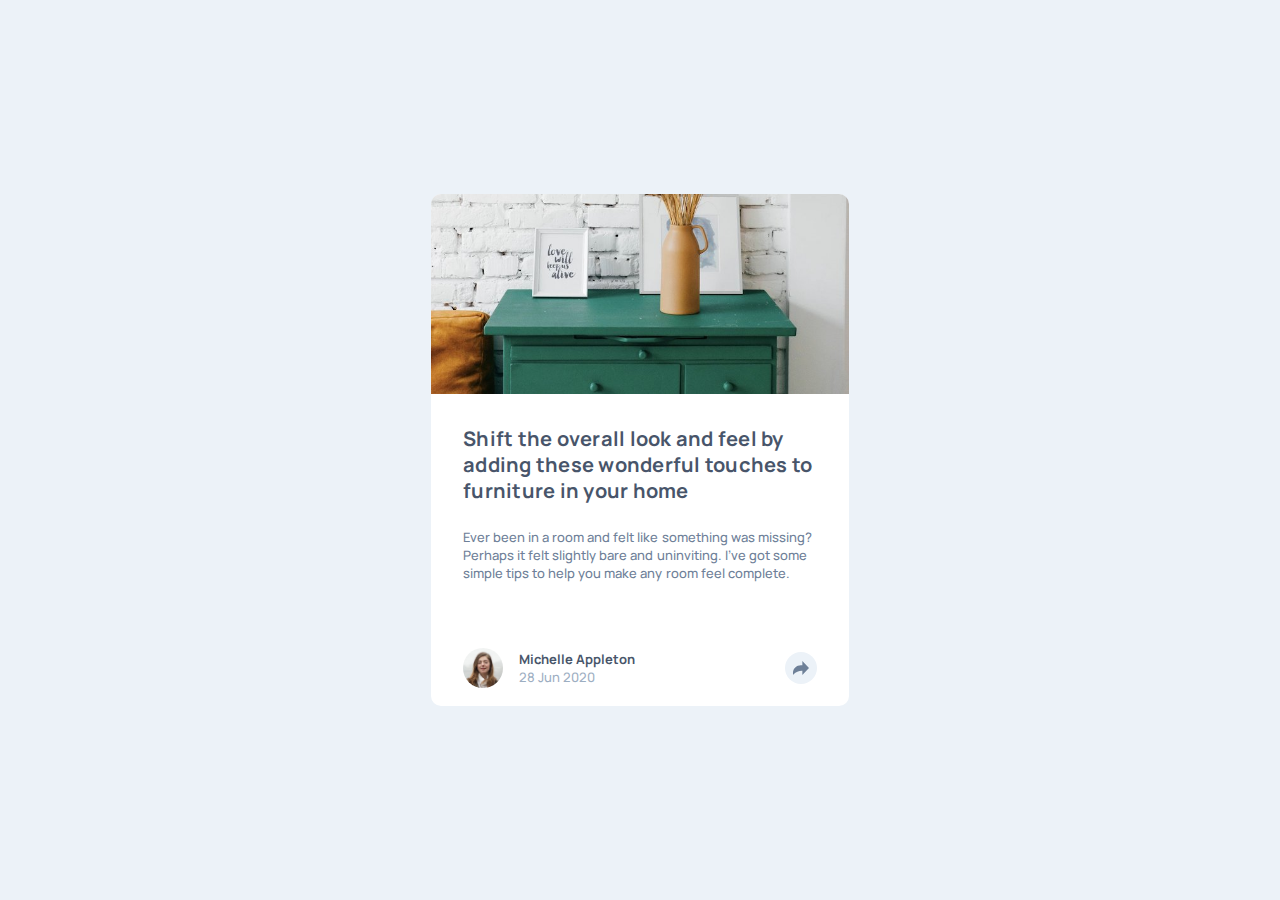
==== article-preview-component/index.html @ b8a714d0 "init: add article preview project files" ====
<!--
todo:

-->



<!DOCTYPE html>
<html lang="en">
<head>
  <meta charset="UTF-8">
  <meta name="viewport" content="width=device-width, initial-scale=1.0"> <!-- displays site properly based on user's device -->
  <link rel="icon" type="image/png" sizes="32x32" href="assets/images/favicon-32x32.png">
  <title>Frontend Mentor | Article preview component</title>
  <link rel="preconnect" href="https://fonts.googleapis.com">
  <link rel="preconnect" href="https://fonts.gstatic.com" crossorigin>
  <link href="https://fonts.googleapis.com/css2?family=Manrope:wght@200..800&display=swap" rel="stylesheet">
  <link rel="stylesheet" href="./assets/css/reset.css">
  <link rel="stylesheet" href="./assets/css/style.css">
</head>
<body class="article-page">
  <article class="article">
  <!--  <div class="article__image-wrapper">-->
      <img class="article__image" src="./assets/images/drawers.jpg" alt="">
  <!--  </div>-->
    <div class="article__body">
      <div class="article__content">
        <h1 class="article__title">Shift the overall look and feel by adding these wonderful touches to furniture in your home</h1>
        <p class="article__description">Ever been in a room and felt like something was missing? Perhaps it felt slightly bare and uninviting. I’ve got some simple tips to help you make any room feel complete.</p>
      </div>
    
      <div class="article__footer"> <!-- article__footer--dark -->
        <div class="article__author">
          <img class="article__author-avatar" src="./assets/images/avatar-michelle.jpg" alt="">
          <div class="article__author-details">
            <p class="article__author-name">Michelle Appleton</p>
            <p class="article__author-date">28 Jun 2020</p>
          </div>
        </div>
      
        <div class="article__share article__footer-hidden">
          <p class="article__link-text">share</p>
          <div class="article__social-links">
            <svg xmlns="http://www.w3.org/2000/svg" width="20" height="20">
              <path fill="#FFF" d="M18.896 0H1.104C.494 0 0 .494 0 1.104v17.793C0 19.506.494 20 1.104 20h9.58v-7.745H8.076V9.237h2.606V7.01c0-2.583 1.578-3.99 3.883-3.99 1.104 0 2.052.082 2.329.119v2.7h-1.598c-1.254 0-1.496.597-1.496 1.47v1.928h2.989l-.39 3.018h-2.6V20h5.098c.608 0 1.102-.494 1.102-1.104V1.104C20 .494 19.506 0 18.896 0z"/>
            </svg>
            <svg xmlns="http://www.w3.org/2000/svg" width="20" height="17">
              <path fill="#FFF" d="M20 2.172a8.192 8.192 0 01-2.357.646 4.11 4.11 0 001.804-2.27 8.22 8.22 0 01-2.605.996A4.096 4.096 0 0013.847.248c-2.65 0-4.596 2.472-3.998 5.037A11.648 11.648 0 011.392 1a4.109 4.109 0 001.27 5.478 4.086 4.086 0 01-1.858-.513c-.045 1.9 1.318 3.679 3.291 4.075a4.113 4.113 0 01-1.853.07 4.106 4.106 0 003.833 2.849A8.25 8.25 0 010 14.658a11.616 11.616 0 006.29 1.843c7.618 0 11.922-6.434 11.663-12.205A8.354 8.354 0 0020 2.172z"/>
            </svg>
            <svg xmlns="http://www.w3.org/2000/svg" width="20" height="20">
              <path fill="#FFF" d="M10 0C4.478 0 0 4.477 0 10c0 4.237 2.636 7.855 6.356 9.312-.088-.791-.167-2.005.035-2.868.182-.78 1.172-4.97 1.172-4.97s-.299-.6-.299-1.486c0-1.39.806-2.428 1.81-2.428.852 0 1.264.64 1.264 1.408 0 .858-.545 2.14-.828 3.33-.236.995.5 1.807 1.48 1.807 1.778 0 3.144-1.874 3.144-4.58 0-2.393-1.72-4.068-4.177-4.068-2.845 0-4.515 2.135-4.515 4.34 0 .859.331 1.781.745 2.281a.3.3 0 01.069.288l-.278 1.133c-.044.183-.145.223-.335.134-1.249-.581-2.03-2.407-2.03-3.874 0-3.154 2.292-6.052 6.608-6.052 3.469 0 6.165 2.473 6.165 5.776 0 3.447-2.173 6.22-5.19 6.22-1.013 0-1.965-.525-2.291-1.148l-.623 2.378c-.226.869-.835 1.958-1.244 2.621.937.29 1.931.446 2.962.446 5.522 0 10-4.477 10-10S15.522 0 10 0z"/>
            </svg>
          </div>
        </div>
        
        <div class="article__actions">
          <input type="checkbox" id="share-toggle" class="article__share-input">
          <label for="share-toggle" class="article__share-wrapper">
            <svg class="article__share-icon" xmlns="http://www.w3.org/2000/svg" viewBox="0 0 15 13">
              <path fill="#6E8098" d="M15 6.495L8.766.014V3.88H7.441C3.33 3.88 0 7.039 0 10.936v2.049l.589-.612C2.59 10.294 5.422 9.11 8.39 9.11h.375v3.867L15 6.495z"/>
            </svg>
          </label>
        </div>
      </div>
    </div>
  </article>
  <script src="./script.js"></script>
</body>
</html>
---- article-preview-component/assets/css/style.css ----
/*
  todo:
    [ ] mobile cta
    [ ] tablet and desktop cta
    [ ] change media query from px --> rem
    [x] custom variables
*/


:root{
  --color-white: #FFFFFF;
  --color-grey-900: #48556A;
  --color-grey-500: #6E8098;
  --color-grey-400: #9DAEC2;
  --color-grey-200: #ECF2F8;
  
  --spacing-2000: 10rem;      /* 160px */
  --spacing-1300: 6.5rem;     /* 104px */
  --spacing-800: 4rem;        /*  64px */
  --spacing-700: 3.5rem;      /*  56px */
  --spacing-600: 3rem;        /*  48px */
  --spacing-500: 2.5rem;      /*  40px */
  --spacing-400: 2rem;        /*  32px */
  --spacing-300: 1.5rem;      /*  24px */
  --spacing-200: 1rem;        /*  16px */
  
  --font-size-md: 1.25rem;         /*  20px */
  --font-size-sm: 0.8125rem;       /*  13px */
}


/*----- article page -----*/
.article-page{
  min-height: 100vh;
  display: flex;
  justify-content: center;
  align-items: center;
  padding: var(--spacing-800) 0;
  background-color: var(--color-grey-200);
}

/*----- article card -----*/
.article{
  display: grid;
  gap: var(--spacing-400);
  border-radius: 0.625rem;
  width: 87.2%;
  margin: 0 auto;
  background-color: var(--color-white);
  font-family: "Manrope", sans-serif;
  overflow: hidden;
  
  /* only for mobile view ( < 480px) */
  max-width: 26.125rem;
}

/*----- article image -----*/
/*.article__image-wrapper{*/
/*  width: 100%;*/
/*  height: 200px;*/
/*  overflow: hidden;*/
/*}*/

.article__image{
  /*max-width: 100%;*/
  height: 200px;
  width: 100%;
  object-fit: cover;
  /*border-radius: 0.625rem 0.625rem 0 0;*/
}

/*----- article body -----*/
.article__body{
  display: flex;
  flex-direction: column;
  gap: var(--spacing-600);
  /*padding: 0 var(--spacing-400) 1.125rem;*/
}

.article__content{
  display: flex;
  flex-direction: column;
  gap: var(--spacing-300);
  padding: 0 var(--spacing-400);
}

.article__title{
  font-size: var(--font-size-md);
  font-weight: 700;
  line-height: 1.3;
  letter-spacing: 0.0125em;
  color: var(--color-grey-900);
}

.article__description{
  font-size: var(--font-size-sm);
  font-weight: 500;
  line-height: 1.4;
  letter-spacing: 0.0012em;
  color: var(--color-grey-500);
}


/*----- article footer author-----*/
.article__footer{
  display: flex;
  justify-content: space-between;
  align-items: center;
  
  padding: 1.125rem var(--spacing-400);
}

.article__author{
  display: flex;
  align-items: center;
  gap: var(--spacing-200);
}

.article__author-avatar{
  height: 2.5rem;
  width: 2.5rem;
  border-radius: 50%;
}

.article__author-name{
  font-size: var(--font-size-sm);
  font-weight: 700;
  line-height: 1.4;
  letter-spacing: 0.0012em;
  color: var(--color-grey-900);
}

.article__author-date{
  font-size: var(--font-size-sm);
  font-weight: 500;
  line-height: 1.4;
  letter-spacing: 0.0012em;
  color: var(--color-grey-400);
}


/*----- article footer share -----*/
.article__footer--dark{
  background-color: var(--color-grey-900);
}

.article__share{
  display: flex;
  align-items: center;
  gap: var(--spacing-300);
}

.article__link-text{
  text-transform: uppercase;
  font-size: var(--font-size-sm);
  line-height: 1.4;
  font-weight: 500;
  letter-spacing: 0.25em;
  color: var(--color-grey-400);
}

.article__social-links{
  display: flex;
  gap: var(--spacing-200);
}

.article__footer-hidden{
  display: none;
}

/*----- share button -----*/
.article__share-wrapper{
  height: 2rem;
  width: 2rem;
  
  display: flex;
  justify-content: center;
  align-items: center;
  
  border-radius: 50%;
  background-color: var(--color-grey-200);
}

.article__share-input{
  -webkit-appearance: none;
  display: none;
}

.article__share-icon{
  height: 1rem;
  width: 1rem;
}

.article__share-wrapper:hover{
  background-color: var(--color-grey-500);
}

.article__share-wrapper:hover .article__share-icon path{
  fill: var(--color-white);
}

.article__share-input:checked + .article__share-wrapper{
  background-color: var(--color-grey-500);
}

.article__share-input:checked + .article__share-wrapper .article__share-icon path{
  fill: var(--color-white);
}
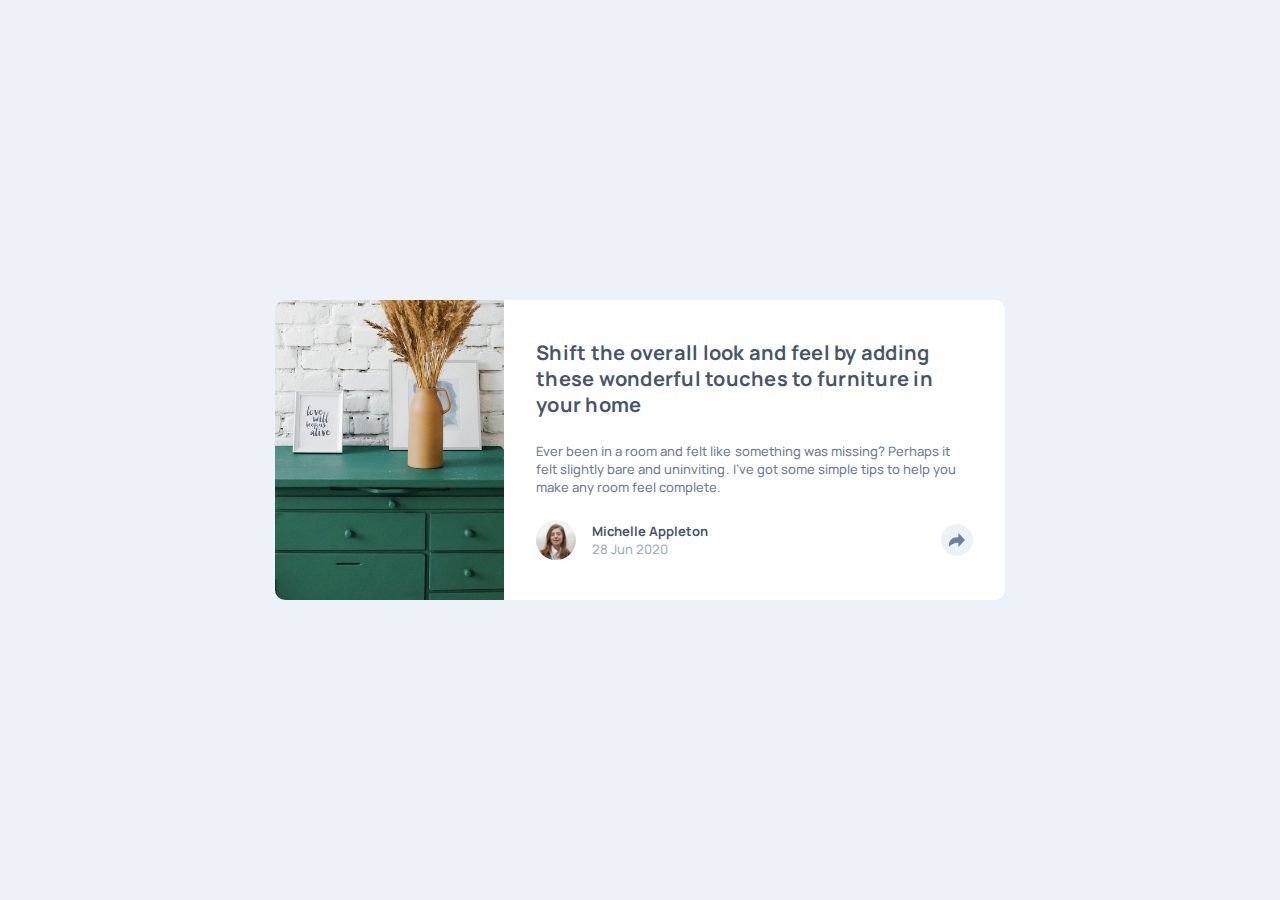
==== commit cc298ae7: "feat: add share pop up for tablet and desktop view" ====
--- a/article-preview-component/index.html
+++ b/article-preview-component/index.html
@@ -2,8 +2,6 @@
 todo:
 
 -->
-
-
 
 <!DOCTYPE html>
 <html lang="en">
@@ -29,8 +27,8 @@
         <p class="article__description">Ever been in a room and felt like something was missing? Perhaps it felt slightly bare and uninviting. I’ve got some simple tips to help you make any room feel complete.</p>
       </div>
     
-      <div class="article__footer"> <!-- article__footer--dark -->
-        <div class="article__author">
+      <div class="article__footer"> <!-- init: hidden, article__footer--dark -->
+        <div class="article__author"> <!-- init: show -->
           <img class="article__author-avatar" src="./assets/images/avatar-michelle.jpg" alt="">
           <div class="article__author-details">
             <p class="article__author-name">Michelle Appleton</p>
@@ -38,7 +36,7 @@
           </div>
         </div>
       
-        <div class="article__share article__footer-hidden">
+        <div class="article__share"> <!-- init: hide, hiding using js "article__footer-hidden" -->
           <p class="article__link-text">share</p>
           <div class="article__social-links">
             <svg xmlns="http://www.w3.org/2000/svg" width="20" height="20">
@@ -55,12 +53,29 @@
         
         <div class="article__actions">
           <input type="checkbox" id="share-toggle" class="article__share-input">
-          <label for="share-toggle" class="article__share-wrapper">
+          <div class="article__share-tablet">
+            <p class="article__share-text">share</p>
+            <div class="article__share-links">
+              <svg xmlns="http://www.w3.org/2000/svg" width="20" height="20" viewBox="0 0 20 20" class="article__share-link">
+                <path fill="#FFF" d="M18.896 0H1.104C.494 0 0 .494 0 1.104v17.793C0 19.506.494 20 1.104 20h9.58v-7.745H8.076V9.237h2.606V7.01c0-2.583 1.578-3.99 3.883-3.99 1.104 0 2.052.082 2.329.119v2.7h-1.598c-1.254 0-1.496.597-1.496 1.47v1.928h2.989l-.39 3.018h-2.6V20h5.098c.608 0 1.102-.494 1.102-1.104V1.104C20 .494 19.506 0 18.896 0z"/>
+              </svg>
+              <svg xmlns="http://www.w3.org/2000/svg" width="20" height="17" class="article__share-link">
+                <path fill="#FFF" d="M20 2.172a8.192 8.192 0 01-2.357.646 4.11 4.11 0 001.804-2.27 8.22 8.22 0 01-2.605.996A4.096 4.096 0 0013.847.248c-2.65 0-4.596 2.472-3.998 5.037A11.648 11.648 0 011.392 1a4.109 4.109 0 001.27 5.478 4.086 4.086 0 01-1.858-.513c-.045 1.9 1.318 3.679 3.291 4.075a4.113 4.113 0 01-1.853.07 4.106 4.106 0 003.833 2.849A8.25 8.25 0 010 14.658a11.616 11.616 0 006.29 1.843c7.618 0 11.922-6.434 11.663-12.205A8.354 8.354 0 0020 2.172z"/>
+              </svg>
+              <svg xmlns="http://www.w3.org/2000/svg" width="20" height="20" class="article__share-link">
+                <path fill="#FFF" d="M10 0C4.478 0 0 4.477 0 10c0 4.237 2.636 7.855 6.356 9.312-.088-.791-.167-2.005.035-2.868.182-.78 1.172-4.97 1.172-4.97s-.299-.6-.299-1.486c0-1.39.806-2.428 1.81-2.428.852 0 1.264.64 1.264 1.408 0 .858-.545 2.14-.828 3.33-.236.995.5 1.807 1.48 1.807 1.778 0 3.144-1.874 3.144-4.58 0-2.393-1.72-4.068-4.177-4.068-2.845 0-4.515 2.135-4.515 4.34 0 .859.331 1.781.745 2.281a.3.3 0 01.069.288l-.278 1.133c-.044.183-.145.223-.335.134-1.249-.581-2.03-2.407-2.03-3.874 0-3.154 2.292-6.052 6.608-6.052 3.469 0 6.165 2.473 6.165 5.776 0 3.447-2.173 6.22-5.19 6.22-1.013 0-1.965-.525-2.291-1.148l-.623 2.378c-.226.869-.835 1.958-1.244 2.621.937.29 1.931.446 2.962.446 5.522 0 10-4.477 10-10S15.522 0 10 0z"/>
+              </svg>
+            </div>
+          </div>
+          
+          <label for="share-toggle" class="article__share-button">
             <svg class="article__share-icon" xmlns="http://www.w3.org/2000/svg" viewBox="0 0 15 13">
               <path fill="#6E8098" d="M15 6.495L8.766.014V3.88H7.441C3.33 3.88 0 7.039 0 10.936v2.049l.589-.612C2.59 10.294 5.422 9.11 8.39 9.11h.375v3.867L15 6.495z"/>
             </svg>
           </label>
+          
         </div>
+        
       </div>
     </div>
   </article>
--- a/article-preview-component/assets/css/style.css
+++ b/article-preview-component/assets/css/style.css
@@ -1,8 +1,11 @@
 /*
   todo:
-    [ ] mobile cta
-    [ ] tablet and desktop cta
-    [ ] change media query from px --> rem
+    [x] mobile cta
+    [x] set border-radius to image
+    [ ] remove overflow: hidden from article
+    [ ] set links to icons
+    [x] js pop up for tab and desktop
+    [x] change media query from px --> rem
     [x] custom variables
 */
 
@@ -48,7 +51,7 @@
   margin: 0 auto;
   background-color: var(--color-white);
   font-family: "Manrope", sans-serif;
-  overflow: hidden;
+  /*overflow: hidden;*/
   
   /* only for mobile view ( < 480px) */
   max-width: 26.125rem;
@@ -66,7 +69,7 @@
   height: 200px;
   width: 100%;
   object-fit: cover;
-  /*border-radius: 0.625rem 0.625rem 0 0;*/
+  border-radius: 0.625rem 0.625rem 0 0;
 }
 
 /*----- article body -----*/
@@ -169,7 +172,7 @@
 }
 
 /*----- share button -----*/
-.article__share-wrapper{
+.article__share-button{
   height: 2rem;
   width: 2rem;
   
@@ -184,6 +187,7 @@
 .article__share-input{
   -webkit-appearance: none;
   display: none;
+  /*position: relative;*/
 }
 
 .article__share-icon{
@@ -191,18 +195,100 @@
   width: 1rem;
 }
 
-.article__share-wrapper:hover{
+.article__actions{
+  display: flex;
+  flex-direction: column;
+  align-items: center;
+  position: relative;
+}
+
+.article__share-tablet{
+  position: absolute;
+  width: max-content;
+  background-color: var(--color-grey-900);
+  display: none;
+  align-items: center;
+  gap: var(--spacing-300);
+  padding: 1.125rem 2rem;
+  color: var(--color-white);
+  border-radius: 10px;
+  bottom: calc(100% + 20px);
+}
+
+.article__share-tablet--visible{
+  display: flex;
+}
+
+.article__share-tablet::after{
+  content: "";
+  position: absolute;
+  height: 0;
+  width: 0;
+  border-top: 1rem solid var(--color-grey-900);
+  border-left: 1rem solid transparent;
+  border-right: 1rem solid transparent;
+  left: 50%;
+  bottom: -0.75rem;
+  transform: translateX(-50%);
+}
+
+.article__share-text{
+  text-transform: uppercase;
+  letter-spacing: 0.25em;
+}
+
+.article__share-links{
+  display: flex;
+  gap: var(--spacing-200);
+}
+
+.article__share-link{
+  height: 20px;
+  width: 20px;
+  flex-shrink: 0;
+}
+
+.article__share-button:hover{
   background-color: var(--color-grey-500);
 }
 
-.article__share-wrapper:hover .article__share-icon path{
+.article__share-button:hover .article__share-icon path{
   fill: var(--color-white);
 }
 
-.article__share-input:checked + .article__share-wrapper{
+/* stopped working coz they ain't immediate siblings anymore*/
+.article__share-input:checked + .article__share-button{
   background-color: var(--color-grey-500);
 }
 
-.article__share-input:checked + .article__share-wrapper .article__share-icon path{
+.article__share-input:checked + .article__share-button .article__share-icon path{
   fill: var(--color-white);
 }
+
+                  /*  672px */
+@media (min-width: 42rem){
+  .article{
+    grid-template-columns: 229px 1fr;
+    width: 79.16%;
+    /*width: 75%;*/
+    max-width: 45.625rem;
+  }
+  
+  .article__image{
+    height: 100%;
+    border-radius: 0.625rem 0 0 0.625rem;
+  }
+  
+  .article__body{
+    margin: var(--spacing-500) var(--spacing-400) var(--spacing-500) 0;
+    gap: var(--spacing-300);
+  }
+  
+  .article__content{
+    padding: 0;
+  }
+  
+  .article__footer{
+    padding: 0;
+  }
+}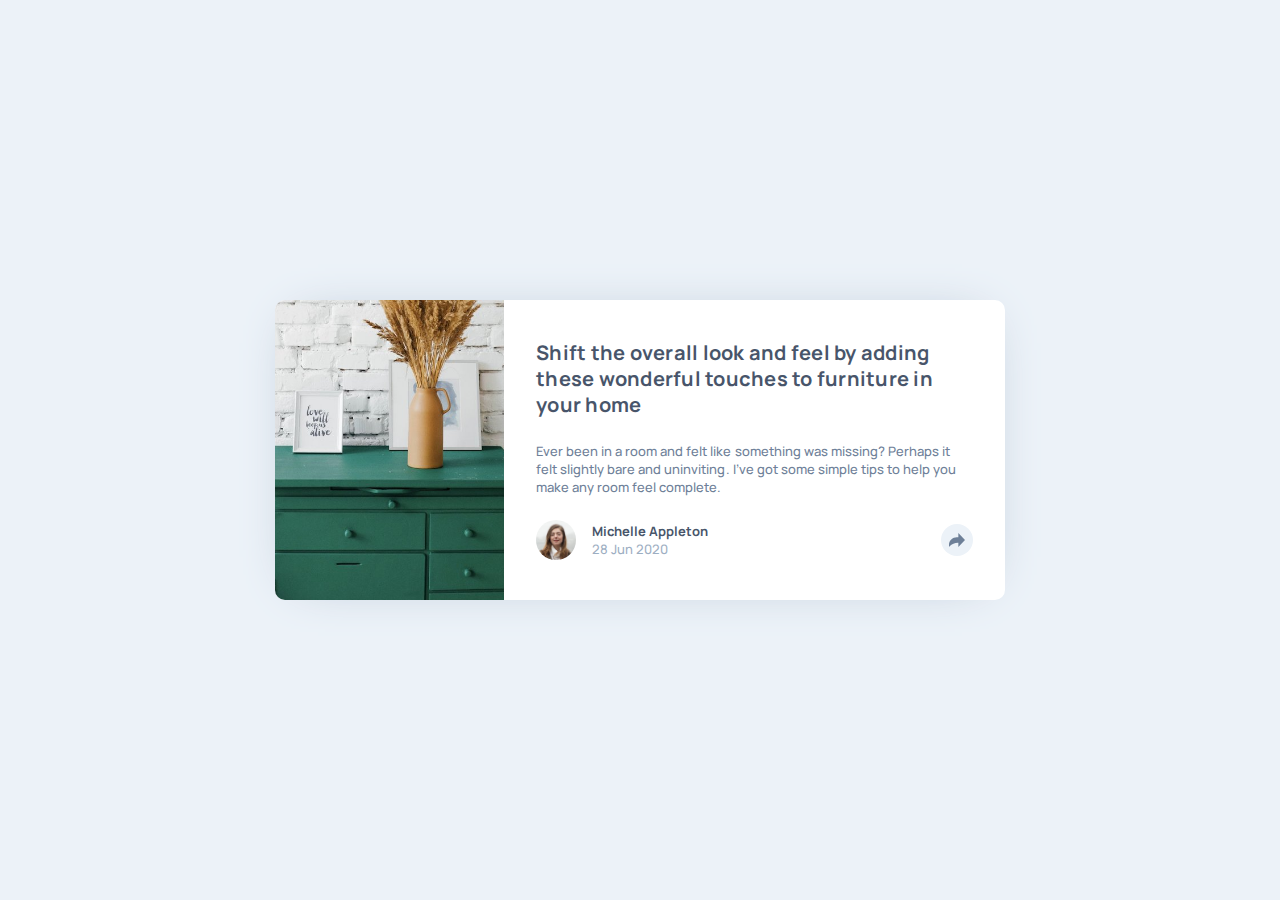
==== commit cfe42e34: "feat: add button transition" ====
--- a/article-preview-component/index.html
+++ b/article-preview-component/index.html
@@ -39,35 +39,47 @@
         <div class="article__share"> <!-- init: hide, hiding using js "article__footer-hidden" -->
           <p class="article__link-text">share</p>
           <div class="article__social-links">
-            <svg xmlns="http://www.w3.org/2000/svg" width="20" height="20">
-              <path fill="#FFF" d="M18.896 0H1.104C.494 0 0 .494 0 1.104v17.793C0 19.506.494 20 1.104 20h9.58v-7.745H8.076V9.237h2.606V7.01c0-2.583 1.578-3.99 3.883-3.99 1.104 0 2.052.082 2.329.119v2.7h-1.598c-1.254 0-1.496.597-1.496 1.47v1.928h2.989l-.39 3.018h-2.6V20h5.098c.608 0 1.102-.494 1.102-1.104V1.104C20 .494 19.506 0 18.896 0z"/>
-            </svg>
-            <svg xmlns="http://www.w3.org/2000/svg" width="20" height="17">
-              <path fill="#FFF" d="M20 2.172a8.192 8.192 0 01-2.357.646 4.11 4.11 0 001.804-2.27 8.22 8.22 0 01-2.605.996A4.096 4.096 0 0013.847.248c-2.65 0-4.596 2.472-3.998 5.037A11.648 11.648 0 011.392 1a4.109 4.109 0 001.27 5.478 4.086 4.086 0 01-1.858-.513c-.045 1.9 1.318 3.679 3.291 4.075a4.113 4.113 0 01-1.853.07 4.106 4.106 0 003.833 2.849A8.25 8.25 0 010 14.658a11.616 11.616 0 006.29 1.843c7.618 0 11.922-6.434 11.663-12.205A8.354 8.354 0 0020 2.172z"/>
-            </svg>
-            <svg xmlns="http://www.w3.org/2000/svg" width="20" height="20">
-              <path fill="#FFF" d="M10 0C4.478 0 0 4.477 0 10c0 4.237 2.636 7.855 6.356 9.312-.088-.791-.167-2.005.035-2.868.182-.78 1.172-4.97 1.172-4.97s-.299-.6-.299-1.486c0-1.39.806-2.428 1.81-2.428.852 0 1.264.64 1.264 1.408 0 .858-.545 2.14-.828 3.33-.236.995.5 1.807 1.48 1.807 1.778 0 3.144-1.874 3.144-4.58 0-2.393-1.72-4.068-4.177-4.068-2.845 0-4.515 2.135-4.515 4.34 0 .859.331 1.781.745 2.281a.3.3 0 01.069.288l-.278 1.133c-.044.183-.145.223-.335.134-1.249-.581-2.03-2.407-2.03-3.874 0-3.154 2.292-6.052 6.608-6.052 3.469 0 6.165 2.473 6.165 5.776 0 3.447-2.173 6.22-5.19 6.22-1.013 0-1.965-.525-2.291-1.148l-.623 2.378c-.226.869-.835 1.958-1.244 2.621.937.29 1.931.446 2.962.446 5.522 0 10-4.477 10-10S15.522 0 10 0z"/>
-            </svg>
+            <button class="social-media-button">
+              <svg xmlns="http://www.w3.org/2000/svg" width="20" height="20">
+                <path fill="#FFF" d="M18.896 0H1.104C.494 0 0 .494 0 1.104v17.793C0 19.506.494 20 1.104 20h9.58v-7.745H8.076V9.237h2.606V7.01c0-2.583 1.578-3.99 3.883-3.99 1.104 0 2.052.082 2.329.119v2.7h-1.598c-1.254 0-1.496.597-1.496 1.47v1.928h2.989l-.39 3.018h-2.6V20h5.098c.608 0 1.102-.494 1.102-1.104V1.104C20 .494 19.506 0 18.896 0z"/>
+              </svg>
+            </button>
+            <button class="social-media-button">
+              <svg xmlns="http://www.w3.org/2000/svg" width="20" height="17">
+                <path fill="#FFF" d="M20 2.172a8.192 8.192 0 01-2.357.646 4.11 4.11 0 001.804-2.27 8.22 8.22 0 01-2.605.996A4.096 4.096 0 0013.847.248c-2.65 0-4.596 2.472-3.998 5.037A11.648 11.648 0 011.392 1a4.109 4.109 0 001.27 5.478 4.086 4.086 0 01-1.858-.513c-.045 1.9 1.318 3.679 3.291 4.075a4.113 4.113 0 01-1.853.07 4.106 4.106 0 003.833 2.849A8.25 8.25 0 010 14.658a11.616 11.616 0 006.29 1.843c7.618 0 11.922-6.434 11.663-12.205A8.354 8.354 0 0020 2.172z"/>
+              </svg>
+            </button>
+            <button class="social-media-button">
+              <svg xmlns="http://www.w3.org/2000/svg" width="20" height="20">
+                <path fill="#FFF" d="M10 0C4.478 0 0 4.477 0 10c0 4.237 2.636 7.855 6.356 9.312-.088-.791-.167-2.005.035-2.868.182-.78 1.172-4.97 1.172-4.97s-.299-.6-.299-1.486c0-1.39.806-2.428 1.81-2.428.852 0 1.264.64 1.264 1.408 0 .858-.545 2.14-.828 3.33-.236.995.5 1.807 1.48 1.807 1.778 0 3.144-1.874 3.144-4.58 0-2.393-1.72-4.068-4.177-4.068-2.845 0-4.515 2.135-4.515 4.34 0 .859.331 1.781.745 2.281a.3.3 0 01.069.288l-.278 1.133c-.044.183-.145.223-.335.134-1.249-.581-2.03-2.407-2.03-3.874 0-3.154 2.292-6.052 6.608-6.052 3.469 0 6.165 2.473 6.165 5.776 0 3.447-2.173 6.22-5.19 6.22-1.013 0-1.965-.525-2.291-1.148l-.623 2.378c-.226.869-.835 1.958-1.244 2.621.937.29 1.931.446 2.962.446 5.522 0 10-4.477 10-10S15.522 0 10 0z"/>
+              </svg>
+            </button>
           </div>
         </div>
         
         <div class="article__actions">
-          <input type="checkbox" id="share-toggle" class="article__share-input">
           <div class="article__share-tablet">
             <p class="article__share-text">share</p>
             <div class="article__share-links">
-              <svg xmlns="http://www.w3.org/2000/svg" width="20" height="20" viewBox="0 0 20 20" class="article__share-link">
-                <path fill="#FFF" d="M18.896 0H1.104C.494 0 0 .494 0 1.104v17.793C0 19.506.494 20 1.104 20h9.58v-7.745H8.076V9.237h2.606V7.01c0-2.583 1.578-3.99 3.883-3.99 1.104 0 2.052.082 2.329.119v2.7h-1.598c-1.254 0-1.496.597-1.496 1.47v1.928h2.989l-.39 3.018h-2.6V20h5.098c.608 0 1.102-.494 1.102-1.104V1.104C20 .494 19.506 0 18.896 0z"/>
-              </svg>
-              <svg xmlns="http://www.w3.org/2000/svg" width="20" height="17" class="article__share-link">
-                <path fill="#FFF" d="M20 2.172a8.192 8.192 0 01-2.357.646 4.11 4.11 0 001.804-2.27 8.22 8.22 0 01-2.605.996A4.096 4.096 0 0013.847.248c-2.65 0-4.596 2.472-3.998 5.037A11.648 11.648 0 011.392 1a4.109 4.109 0 001.27 5.478 4.086 4.086 0 01-1.858-.513c-.045 1.9 1.318 3.679 3.291 4.075a4.113 4.113 0 01-1.853.07 4.106 4.106 0 003.833 2.849A8.25 8.25 0 010 14.658a11.616 11.616 0 006.29 1.843c7.618 0 11.922-6.434 11.663-12.205A8.354 8.354 0 0020 2.172z"/>
-              </svg>
-              <svg xmlns="http://www.w3.org/2000/svg" width="20" height="20" class="article__share-link">
-                <path fill="#FFF" d="M10 0C4.478 0 0 4.477 0 10c0 4.237 2.636 7.855 6.356 9.312-.088-.791-.167-2.005.035-2.868.182-.78 1.172-4.97 1.172-4.97s-.299-.6-.299-1.486c0-1.39.806-2.428 1.81-2.428.852 0 1.264.64 1.264 1.408 0 .858-.545 2.14-.828 3.33-.236.995.5 1.807 1.48 1.807 1.778 0 3.144-1.874 3.144-4.58 0-2.393-1.72-4.068-4.177-4.068-2.845 0-4.515 2.135-4.515 4.34 0 .859.331 1.781.745 2.281a.3.3 0 01.069.288l-.278 1.133c-.044.183-.145.223-.335.134-1.249-.581-2.03-2.407-2.03-3.874 0-3.154 2.292-6.052 6.608-6.052 3.469 0 6.165 2.473 6.165 5.776 0 3.447-2.173 6.22-5.19 6.22-1.013 0-1.965-.525-2.291-1.148l-.623 2.378c-.226.869-.835 1.958-1.244 2.621.937.29 1.931.446 2.962.446 5.522 0 10-4.477 10-10S15.522 0 10 0z"/>
-              </svg>
+              <button class="social-media-button">
+                <svg xmlns="http://www.w3.org/2000/svg" width="20" height="20" viewBox="0 0 20 20" class="article__share-link">
+                  <path fill="#FFF" d="M18.896 0H1.104C.494 0 0 .494 0 1.104v17.793C0 19.506.494 20 1.104 20h9.58v-7.745H8.076V9.237h2.606V7.01c0-2.583 1.578-3.99 3.883-3.99 1.104 0 2.052.082 2.329.119v2.7h-1.598c-1.254 0-1.496.597-1.496 1.47v1.928h2.989l-.39 3.018h-2.6V20h5.098c.608 0 1.102-.494 1.102-1.104V1.104C20 .494 19.506 0 18.896 0z"/>
+                </svg>
+              </button>
+              <button class="social-media-button">
+                <svg xmlns="http://www.w3.org/2000/svg" width="20" height="17" class="article__share-link">
+                  <path fill="#FFF" d="M20 2.172a8.192 8.192 0 01-2.357.646 4.11 4.11 0 001.804-2.27 8.22 8.22 0 01-2.605.996A4.096 4.096 0 0013.847.248c-2.65 0-4.596 2.472-3.998 5.037A11.648 11.648 0 011.392 1a4.109 4.109 0 001.27 5.478 4.086 4.086 0 01-1.858-.513c-.045 1.9 1.318 3.679 3.291 4.075a4.113 4.113 0 01-1.853.07 4.106 4.106 0 003.833 2.849A8.25 8.25 0 010 14.658a11.616 11.616 0 006.29 1.843c7.618 0 11.922-6.434 11.663-12.205A8.354 8.354 0 0020 2.172z"/>
+                </svg>
+              </button>
+              <button class="social-media-button">
+                <svg xmlns="http://www.w3.org/2000/svg" width="20" height="20" class="article__share-link">
+                  <path fill="#FFF" d="M10 0C4.478 0 0 4.477 0 10c0 4.237 2.636 7.855 6.356 9.312-.088-.791-.167-2.005.035-2.868.182-.78 1.172-4.97 1.172-4.97s-.299-.6-.299-1.486c0-1.39.806-2.428 1.81-2.428.852 0 1.264.64 1.264 1.408 0 .858-.545 2.14-.828 3.33-.236.995.5 1.807 1.48 1.807 1.778 0 3.144-1.874 3.144-4.58 0-2.393-1.72-4.068-4.177-4.068-2.845 0-4.515 2.135-4.515 4.34 0 .859.331 1.781.745 2.281a.3.3 0 01.069.288l-.278 1.133c-.044.183-.145.223-.335.134-1.249-.581-2.03-2.407-2.03-3.874 0-3.154 2.292-6.052 6.608-6.052 3.469 0 6.165 2.473 6.165 5.776 0 3.447-2.173 6.22-5.19 6.22-1.013 0-1.965-.525-2.291-1.148l-.623 2.378c-.226.869-.835 1.958-1.244 2.621.937.29 1.931.446 2.962.446 5.522 0 10-4.477 10-10S15.522 0 10 0z"/>
+                </svg>
+              </button>
             </div>
           </div>
           
+          <input type="checkbox" id="share-toggle" class="article__share-input">
           <label for="share-toggle" class="article__share-button">
             <svg class="article__share-icon" xmlns="http://www.w3.org/2000/svg" viewBox="0 0 15 13">
               <path fill="#6E8098" d="M15 6.495L8.766.014V3.88H7.441C3.33 3.88 0 7.039 0 10.936v2.049l.589-.612C2.59 10.294 5.422 9.11 8.39 9.11h.375v3.867L15 6.495z"/>
--- a/article-preview-component/assets/css/style.css
+++ b/article-preview-component/assets/css/style.css
@@ -2,7 +2,7 @@
   todo:
     [x] mobile cta
     [x] set border-radius to image
-    [ ] remove overflow: hidden from article
+    [x] remove overflow: hidden from article
     [ ] set links to icons
     [x] js pop up for tab and desktop
     [x] change media query from px --> rem
@@ -51,21 +51,11 @@
   margin: 0 auto;
   background-color: var(--color-white);
   font-family: "Manrope", sans-serif;
-  /*overflow: hidden;*/
-  
-  /* only for mobile view ( < 480px) */
   max-width: 26.125rem;
-}
-
-/*----- article image -----*/
-/*.article__image-wrapper{*/
-/*  width: 100%;*/
-/*  height: 200px;*/
-/*  overflow: hidden;*/
-/*}*/
+  box-shadow: 0 0 50px -25px var(--color-grey-400);
+}
 
 .article__image{
-  /*max-width: 100%;*/
   height: 200px;
   width: 100%;
   object-fit: cover;
@@ -77,7 +67,6 @@
   display: flex;
   flex-direction: column;
   gap: var(--spacing-600);
-  /*padding: 0 var(--spacing-400) 1.125rem;*/
 }
 
 .article__content{
@@ -182,12 +171,21 @@
   
   border-radius: 50%;
   background-color: var(--color-grey-200);
+  
+  transition-property: transform, background-color;
+  transition-duration: 0.25s;
+  transition-timing-function: ease;
+}
+
+.article__share-button:hover{
+  background-color: var(--color-grey-500);
+  transform: scale(1.2);
+  cursor: pointer;
 }
 
 .article__share-input{
   -webkit-appearance: none;
   display: none;
-  /*position: relative;*/
 }
 
 .article__share-icon{
@@ -248,15 +246,11 @@
   flex-shrink: 0;
 }
 
-.article__share-button:hover{
-  background-color: var(--color-grey-500);
-}
 
 .article__share-button:hover .article__share-icon path{
   fill: var(--color-white);
 }
 
-/* stopped working coz they ain't immediate siblings anymore*/
 .article__share-input:checked + .article__share-button{
   background-color: var(--color-grey-500);
 }
@@ -265,12 +259,27 @@
   fill: var(--color-white);
 }
 
-                  /*  672px */
+.social-media-button{
+  border: none;
+  background: none;
+  width: auto;
+  padding: 0;
+  cursor: pointer;
+  
+  transition-property: transform;
+  transition-duration: 0.25s;
+  transition-timing-function: ease;
+}
+
+.social-media-button:hover{
+  transform: scale(1.2);
+}
+
+/*                 672px    */
 @media (min-width: 42rem){
   .article{
     grid-template-columns: 229px 1fr;
     width: 79.16%;
-    /*width: 75%;*/
     max-width: 45.625rem;
   }
   
